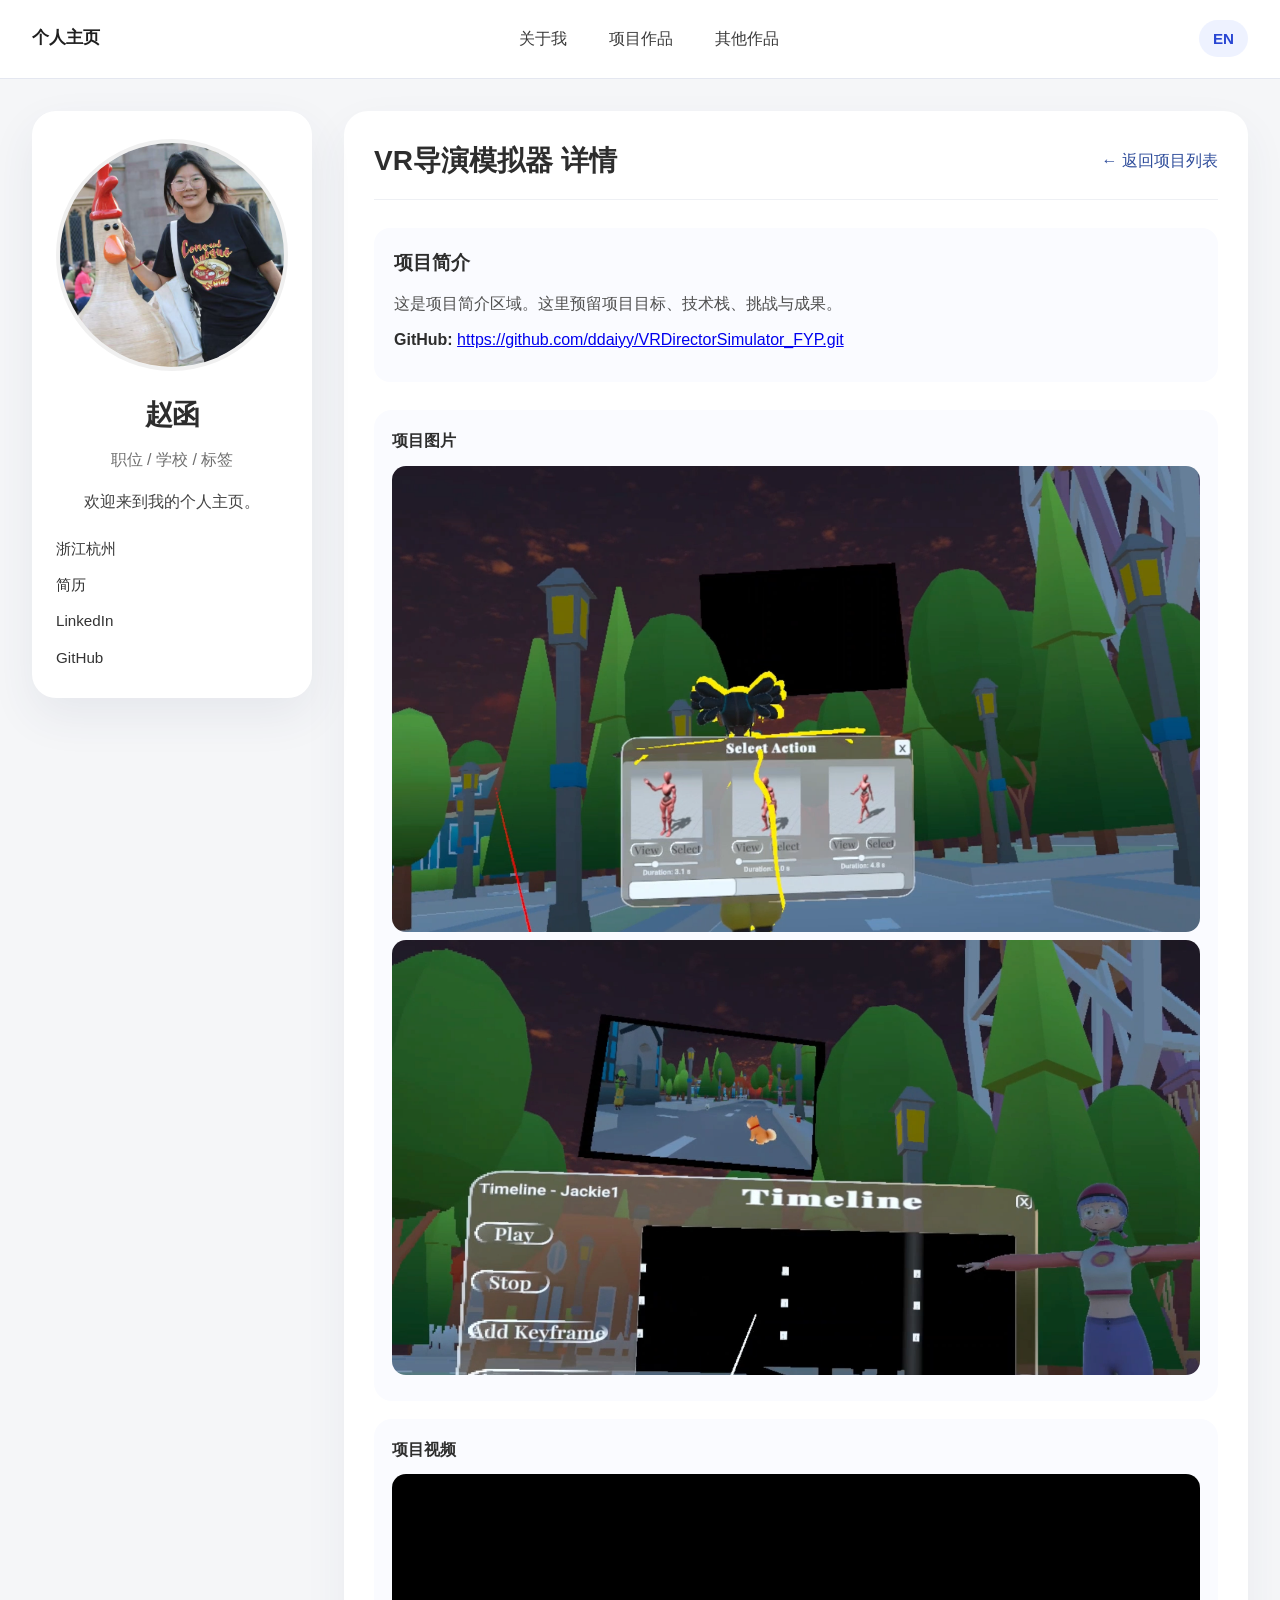
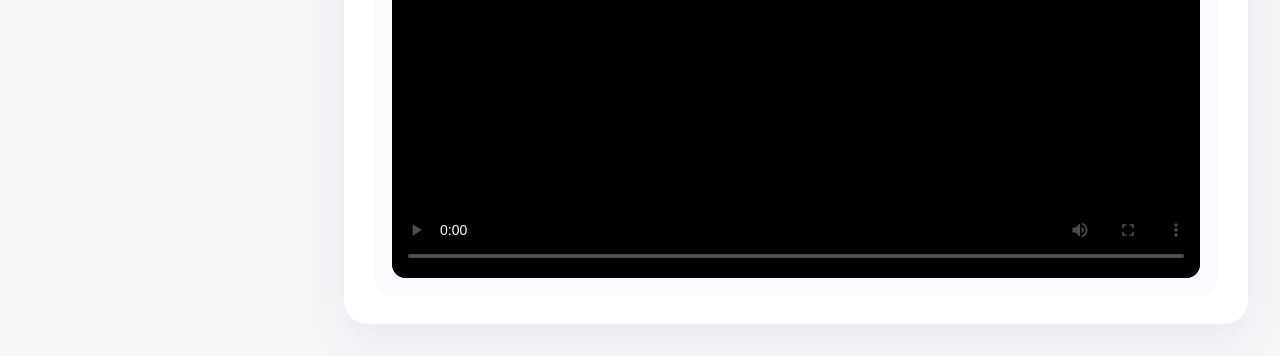
==== project-1-detail.html @ c298ef7b "Add files via upload" ====
<!DOCTYPE html>
<html lang="zh-CN">
<head>
  <meta charset="UTF-8" />
  <meta name="viewport" content="width=device-width, initial-scale=1.0" />
  <title>VR导演模拟器 1 详情</title>
  <link rel="stylesheet" href="styles.css" />
</head>
<body>
  <header class="top-nav">
    <div class="top-nav-inner">
      <a href="index.html" class="top-logo" data-i18n="homepage">个人主页</a>
      <nav class="top-nav-links" aria-label="页面导航">
        <a href="index.html#about-me" data-i18n="aboutMe">关于我</a>
        <a href="index.html#projects" data-i18n="projects">项目作品</a>
        <a href="index.html#mini-sites" data-i18n="miniSites">其他作品</a>
      </nav>
      <button class="lang-switcher" onclick="setLanguage(getLanguage() === 'zh' ? 'en' : 'zh')">EN</button>
    </div>
  </header>
  <div class="page-container">
    <aside class="sidebar">
      <div class="profile-card">
        <div class="photo-frame">
          <img src="Assets/images/个人照片.jpg" alt="个人照片" />
        </div>
        <div class="profile-info">
          <h1 class="name">赵函</h1>
          <p class="role">职位 / 学校 / 标签</p>
          <p class="intro" data-i18n="welcome">欢迎来到我的个人主页。</p>
          <div class="contact-list">
            <div class="contact-item"><span data-i18n="location">📍 浙江杭州</span></div>
            <div class="contact-item"><span data-i18n="resume">📄 简历</span></div>
            <div class="contact-item"><span data-i18n="linkedin">🔗 LinkedIn</span></div>
            <div class="contact-item"><span data-i18n="github">🐱 GitHub</span></div>
          </div>
        </div>
      </div>
    </aside>

    <main class="content">
      <section class="section project-detail-page">
        <div class="detail-header">
          <h2>VR导演模拟器 详情</h2>
          <a href="index.html#projects" class="back-link" data-i18n="backToList">← 返回项目列表</a>
        </div>
        
        <div class="detail-content">
          <div class="project-info">
            <h3>项目简介</h3>
            <p>这是项目简介区域。这里预留项目目标、技术栈、挑战与成果。</p>
            <p>
              <strong>GitHub:</strong> 
              <a href="https://github.com/ddaiyy/VRDirectorSimulator_FYP.git">https://github.com/ddaiyy/VRDirectorSimulator_FYP.git</a>
            </p>
          </div>

          <div class="project-media">
            <div class="media-card">
              <h4 data-i18n="projectImages">项目图片</h4>
              <img src="Assets/images/模拟器1.png" alt="项目图片 1" />
              <img src="Assets/images/模拟器2.png" alt="项目图片 2" />
            </div>
            <div class="media-card video-card">
              <h4 data-i18n="projectVideo">项目视频</h4>
              <video controls poster="assets/video/video-poster.jpg">
                <source src="assets/video/Group18.mp4" type="video/mp4" />
                <span data-i18n="videoUnsupported">您的浏览器不支持 video 标签。</span>
              </video>
            </div>
          </div>
        </div>
      </section>
    </main>
  </div>
  <script src="translations.js"></script>
</body>
</html>
---- styles.css ----
:root {
  color-scheme: light;
  font-family: "Helvetica Neue", Arial, "PingFang SC", "Microsoft YaHei", sans-serif;
  font-size: 16px;
  line-height: 1.6;
  color: #2d2d2d;
  background: #f5f6f8;
}

* {
  box-sizing: border-box;
}

body {
  margin: 0;
  padding: 0;
  background: #f5f6f8;
  scroll-behavior: smooth;
}

.top-nav {
  position: sticky;
  top: 0;
  z-index: 20;
  background: rgba(255, 255, 255, 0.98);
  backdrop-filter: blur(12px);
  border-bottom: 1px solid rgba(225, 229, 239, 0.9);
}

.top-nav-inner {
  max-width: 1400px;
  margin: 0 auto;
  padding: 16px 32px;
  display: flex;
  align-items: center;
  justify-content: space-between;
  gap: 14px;
}

.top-logo {
  font-size: 1.05rem;
  font-weight: 700;
  color: #1f1f1f;
  text-decoration: none;
}

.top-nav-links {
  display: flex;
  flex-wrap: wrap;
  gap: 14px;
}

.top-nav-links a {
  text-decoration: none;
  color: #3b3b3b;
  padding: 10px 14px;
  border-radius: 999px;
  transition: background-color 0.2s ease, color 0.2s ease;
}

.top-nav-links a:hover {
  background: #eef2ff;
  color: #2946d3;
}

.lang-switcher {
  padding: 10px 14px;
  border-radius: 999px;
  background: #eef2ff;
  color: #2946d3;
  border: none;
  font-weight: 600;
  cursor: pointer;
  transition: background-color 0.2s ease, color 0.2s ease;
  font-size: 0.95rem;
}

.lang-switcher:hover {
  background: #dde8ff;
  color: #2038b8;
}

.page-container {
  display: grid;
  grid-template-columns: 280px minmax(0, 1fr);
  gap: 32px;
  max-width: 1400px;
  margin: 0 auto;
  padding: 32px;
}

.sidebar {
  position: sticky;
  top: 32px;
  align-self: start;
}

.profile-card {
  background: #ffffff;
  border-radius: 24px;
  padding: 28px 24px;
  box-shadow: 0 18px 45px rgba(50, 67, 98, 0.08);
}

.photo-frame {
  width: 100%;
  aspect-ratio: 1 / 1;
  border-radius: 50%;
  overflow: hidden;
  margin: 0 auto 22px;
  border: 4px solid #f0f0f0;
}

.photo-frame img {
  width: 100%;
  height: 100%;
  object-fit: cover;
}

.profile-info {
  text-align: center;
}

.name {
  margin: 0;
  font-size: 1.75rem;
  letter-spacing: -0.04em;
}

.role {
  margin: 10px 0 16px;
  color: #6f6f6f;
}

.intro {
  margin: 0 0 22px;
  color: #444;
}

.contact-list {
  display: grid;
  gap: 12px;
  text-align: left;
}

.contact-item {
  display: inline-flex;
  align-items: center;
  gap: 8px;
  color: #333;
  font-size: 0.95rem;
}

.content {
  display: flex;
  flex-direction: column;
  gap: 32px;
}

.section {
  background: #ffffff;
  border-radius: 24px;
  padding: 28px 30px;
  box-shadow: 0 18px 45px rgba(50, 67, 98, 0.06);
}

.section-header {
  margin-bottom: 20px;
}

.section-header h2 {
  margin: 0;
  font-size: 1.65rem;
}

.section-note {
  margin: 8px 0 0;
  color: #6b6b6b;
}

.about-body p {
  margin: 0 0 18px;
}

.project-item {
  display: grid;
  gap: 24px;
  margin-bottom: 30px;
  padding-bottom: 8px;
  border-bottom: 1px solid #eef0f4;
}

.project-item:last-child {
  border-bottom: none;
  margin-bottom: 0;
}

.project-summary {
  display: grid;
  gap: 14px;
}

.project-title {
  margin: 0;
  font-size: 1.35rem;
}

.project-description {
  margin: 0;
  color: #505050;
}

.project-links {
  display: flex;
  flex-wrap: wrap;
  gap: 12px;
  align-items: center;
}

.project-links a {
  color: #2f4d9b;
  text-decoration: underline;
}

.project-links a:hover {
  color: #13308f;
}

.button.small {
  padding: 10px 16px;
  font-size: 0.95rem;
}

.project-media {
  display: grid;
  gap: 18px;
}

.media-card {
  background: #fafbff;
  border-radius: 18px;
  padding: 18px;
}

.media-card h4 {
  margin: 0 0 12px;
  font-size: 1rem;
}

.media-card img {
  width: 100%;
  border-radius: 14px;
  object-fit: cover;
}

.media-card video {
  width: 100%;
  height: auto;
  max-height: 640px;
  border-radius: 14px;
  display: block;
  background: #000;
}

.video-card .video-placeholder {
  min-height: 220px;
  border-radius: 14px;
  background: linear-gradient(180deg, #eef2ff 0%, #eef7ff 100%);
  display: grid;
  place-items: center;
  color: #6b7a99;
  text-align: center;
  padding: 24px;
}

.mini-sites .card-grid {
  display: grid;
  gap: 24px;
  grid-template-columns: repeat(2, minmax(0, 1fr));
}

.mini-site-card {
  background: #ffffff;
  border: 1px solid #eef0f4;
  border-radius: 22px;
  overflow: hidden;
  display: grid;
}

.mini-site-card img {
  width: 100%;
  display: block;
  object-fit: cover;
}

.card-body {
  padding: 20px;
}

.card-body h3 {
  margin: 0 0 10px;
  font-size: 1.15rem;
}

.card-body p {
  margin: 0 0 16px;
  color: #545454;
}

.card-links {
  display: flex;
  flex-wrap: wrap;
  gap: 10px;
}

.project-detail-page {
  background: #ffffff;
  border-radius: 24px;
  padding: 28px 30px;
  box-shadow: 0 18px 45px rgba(50, 67, 98, 0.06);
}

.detail-header {
  display: flex;
  justify-content: space-between;
  align-items: center;
  margin-bottom: 28px;
  border-bottom: 1px solid #eef0f4;
  padding-bottom: 16px;
}

.detail-header h2 {
  margin: 0;
  font-size: 1.75rem;
}

.back-link {
  text-decoration: none;
  color: #2f4d9b;
  font-weight: 500;
  transition: color 0.2s ease;
}

.back-link:hover {
  color: #13308f;
}

.detail-content {
  display: grid;
  gap: 28px;
}

.project-info {
  background: #fafbff;
  padding: 20px;
  border-radius: 16px;
}

.project-info h3 {
  margin: 0 0 12px;
  font-size: 1.2rem;
}

.project-info p {
  margin: 0 0 10px;
  color: #505050;
}

.project-info strong {
  color: #2d2d2d;
}

@media (max-width: 1100px) {
  .page-container {
    grid-template-columns: 1fr;
  }

  .sidebar {
    position: relative;
    top: 0;
  }
}

@media (max-width: 740px) {
  body {
    padding: 18px;
  }

  .section {
    padding: 22px;
  }

  .project-item,
  .project-media,
  .card-grid {
    gap: 16px;
  }

  .mini-sites .card-grid {
    grid-template-columns: 1fr;
  }
}
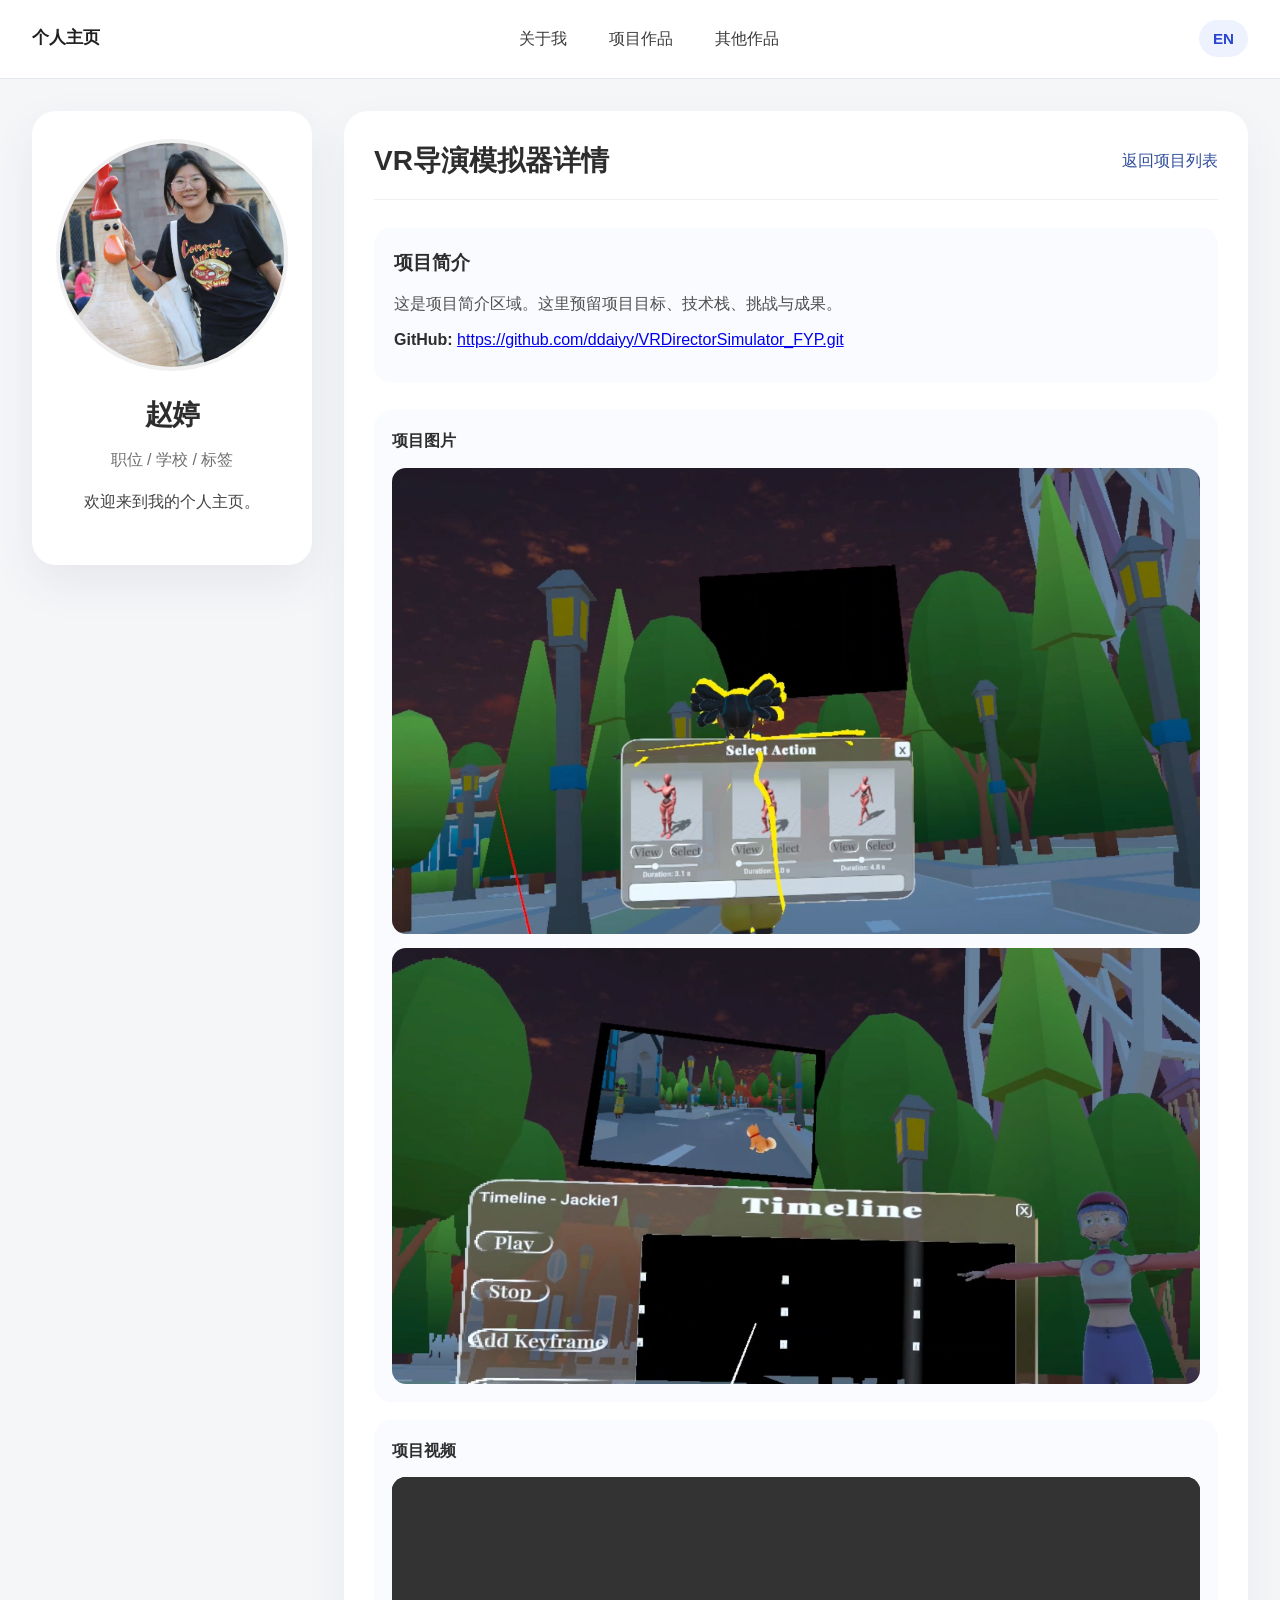
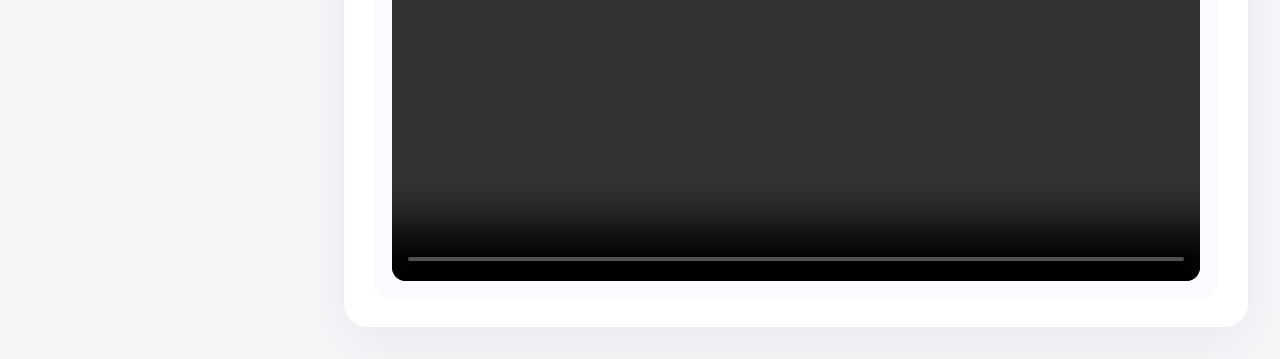
==== commit ad51863e: "Add files via upload" ====
--- a/project-1-detail.html
+++ b/project-1-detail.html
@@ -1,78 +1,68 @@
-<!DOCTYPE html>
-<html lang="zh-CN">
-<head>
-  <meta charset="UTF-8" />
-  <meta name="viewport" content="width=device-width, initial-scale=1.0" />
-  <title>VR导演模拟器 1 详情</title>
-  <link rel="stylesheet" href="styles.css" />
-</head>
-<body>
-  <header class="top-nav">
-    <div class="top-nav-inner">
-      <a href="index.html" class="top-logo" data-i18n="homepage">个人主页</a>
-      <nav class="top-nav-links" aria-label="页面导航">
-        <a href="index.html#about-me" data-i18n="aboutMe">关于我</a>
-        <a href="index.html#projects" data-i18n="projects">项目作品</a>
-        <a href="index.html#mini-sites" data-i18n="miniSites">其他作品</a>
-      </nav>
-      <button class="lang-switcher" onclick="setLanguage(getLanguage() === 'zh' ? 'en' : 'zh')">EN</button>
-    </div>
-  </header>
-  <div class="page-container">
-    <aside class="sidebar">
-      <div class="profile-card">
-        <div class="photo-frame">
-          <img src="Assets/images/个人照片.jpg" alt="个人照片" />
-        </div>
-        <div class="profile-info">
-          <h1 class="name">赵函</h1>
-          <p class="role">职位 / 学校 / 标签</p>
-          <p class="intro" data-i18n="welcome">欢迎来到我的个人主页。</p>
-          <div class="contact-list">
-            <div class="contact-item"><span data-i18n="location">📍 浙江杭州</span></div>
-            <div class="contact-item"><span data-i18n="resume">📄 简历</span></div>
-            <div class="contact-item"><span data-i18n="linkedin">🔗 LinkedIn</span></div>
-            <div class="contact-item"><span data-i18n="github">🐱 GitHub</span></div>
-          </div>
-        </div>
-      </div>
-    </aside>
-
-    <main class="content">
-      <section class="section project-detail-page">
-        <div class="detail-header">
-          <h2>VR导演模拟器 详情</h2>
-          <a href="index.html#projects" class="back-link" data-i18n="backToList">← 返回项目列表</a>
-        </div>
-        
-        <div class="detail-content">
-          <div class="project-info">
-            <h3>项目简介</h3>
-            <p>这是项目简介区域。这里预留项目目标、技术栈、挑战与成果。</p>
-            <p>
-              <strong>GitHub:</strong> 
-              <a href="https://github.com/ddaiyy/VRDirectorSimulator_FYP.git">https://github.com/ddaiyy/VRDirectorSimulator_FYP.git</a>
-            </p>
-          </div>
-
-          <div class="project-media">
-            <div class="media-card">
-              <h4 data-i18n="projectImages">项目图片</h4>
-              <img src="Assets/images/模拟器1.png" alt="项目图片 1" />
-              <img src="Assets/images/模拟器2.png" alt="项目图片 2" />
-            </div>
-            <div class="media-card video-card">
-              <h4 data-i18n="projectVideo">项目视频</h4>
-              <video controls poster="assets/video/video-poster.jpg">
-                <source src="assets/video/Group18.mp4" type="video/mp4" />
-                <span data-i18n="videoUnsupported">您的浏览器不支持 video 标签。</span>
-              </video>
-            </div>
-          </div>
-        </div>
-      </section>
-    </main>
-  </div>
-  <script src="translations.js"></script>
-</body>
-</html>
+<!DOCTYPE html>
+<html lang="zh-CN">
+<head>
+  <meta charset="UTF-8" />
+  <meta name="viewport" content="width=device-width, initial-scale=1.0" />
+  <title>VR导演模拟器详情</title>
+  <link rel="stylesheet" href="styles.css" />
+</head>
+<body>
+  <header class="top-nav">
+    <div class="top-nav-inner">
+      <a href="index.html" class="top-logo" data-i18n="homepage">个人主页</a>
+      <nav class="top-nav-links" aria-label="页面导航">
+        <a href="index.html#about-me" data-i18n="aboutMe">关于我</a>
+        <a href="index.html#projects" data-i18n="projects">项目作品</a>
+        <a href="index.html#mini-sites" data-i18n="miniSites">其他作品</a>
+      </nav>
+      <button class="lang-switcher" type="button" onclick="setLanguage(getLanguage() === 'zh' ? 'en' : 'zh')">EN</button>
+    </div>
+  </header>
+
+  <div class="page-container">
+    <aside class="sidebar">
+      <div class="profile-card">
+        <div class="photo-frame">
+          <img src="Assets/images/个人照片.jpg" alt="个人照片" />
+        </div>
+        <div class="profile-info">
+          <h1 class="name">赵婷</h1>
+          <p class="role">职位 / 学校 / 标签</p>
+          <p class="intro" data-i18n="welcome">欢迎来到我的个人主页。</p>
+        </div>
+      </div>
+    </aside>
+
+    <main class="content">
+      <section class="section project-detail-page">
+        <div class="detail-header">
+          <h2>VR导演模拟器详情</h2>
+          <a href="index.html#projects" class="back-link" data-i18n="backToList">返回项目列表</a>
+        </div>
+        <div class="detail-content">
+          <div class="project-info">
+            <h3>项目简介</h3>
+            <p>这是项目简介区域。这里预留项目目标、技术栈、挑战与成果。</p>
+            <p><strong>GitHub:</strong> <a href="https://github.com/ddaiyy/VRDirectorSimulator_FYP.git">https://github.com/ddaiyy/VRDirectorSimulator_FYP.git</a></p>
+          </div>
+          <div class="project-media">
+            <div class="media-card">
+              <h4 data-i18n="projectImages">项目图片</h4>
+              <img src="Assets/images/模拟器1.png" alt="VR导演模拟器截图 1" />
+              <img src="Assets/images/模拟器2.png" alt="VR导演模拟器截图 2" />
+            </div>
+            <div class="media-card video-card">
+              <h4 data-i18n="projectVideo">项目视频</h4>
+              <video controls>
+                <source src="Assets/video/Group18.mp4" type="video/mp4" />
+                <span data-i18n="videoUnsupported">您的浏览器不支持 video 标签。</span>
+              </video>
+            </div>
+          </div>
+        </div>
+      </section>
+    </main>
+  </div>
+  <script src="translations.js"></script>
+</body>
+</html>
--- a/styles.css
+++ b/styles.css
@@ -11,12 +11,22 @@
   box-sizing: border-box;
 }
 
-body {
-  margin: 0;
-  padding: 0;
-  background: #f5f6f8;
-  scroll-behavior: smooth;
-}
+body {
+  margin: 0;
+  padding: 0;
+  background: #f5f6f8;
+  scroll-behavior: smooth;
+  overflow-x: hidden;
+}
+
+img,
+video {
+  max-width: 100%;
+}
+
+a {
+  overflow-wrap: anywhere;
+}
 
 .top-nav {
   position: sticky;
@@ -37,12 +47,13 @@
   gap: 14px;
 }
 
-.top-logo {
-  font-size: 1.05rem;
-  font-weight: 700;
-  color: #1f1f1f;
-  text-decoration: none;
-}
+.top-logo {
+  font-size: 1.05rem;
+  font-weight: 700;
+  color: #1f1f1f;
+  text-decoration: none;
+  white-space: nowrap;
+}
 
 .top-nav-links {
   display: flex;
@@ -143,13 +154,15 @@
   text-align: left;
 }
 
-.contact-item {
-  display: inline-flex;
-  align-items: center;
-  gap: 8px;
-  color: #333;
-  font-size: 0.95rem;
-}
+.contact-item {
+  display: inline-flex;
+  align-items: center;
+  gap: 8px;
+  color: #333;
+  font-size: 0.95rem;
+  min-width: 0;
+  overflow-wrap: anywhere;
+}
 
 .content {
   display: flex;
@@ -236,22 +249,25 @@
   gap: 18px;
 }
 
-.media-card {
-  background: #fafbff;
-  border-radius: 18px;
-  padding: 18px;
-}
-
-.media-card h4 {
-  margin: 0 0 12px;
-  font-size: 1rem;
-}
-
-.media-card img {
-  width: 100%;
-  border-radius: 14px;
-  object-fit: cover;
-}
+.media-card {
+  background: #fafbff;
+  border-radius: 18px;
+  padding: 18px;
+  display: grid;
+  gap: 14px;
+}
+
+.media-card h4 {
+  margin: 0;
+  font-size: 1rem;
+}
+
+.media-card img {
+  width: 100%;
+  display: block;
+  border-radius: 14px;
+  object-fit: cover;
+}
 
 .media-card video {
   width: 100%;
@@ -287,11 +303,17 @@
   display: grid;
 }
 
-.mini-site-card img {
-  width: 100%;
-  display: block;
-  object-fit: cover;
-}
+.mini-site-card img {
+  width: 100%;
+  display: block;
+  object-fit: cover;
+}
+
+.mini-site-images {
+  display: grid;
+  grid-template-columns: repeat(2, minmax(0, 1fr));
+  gap: 0;
+}
 
 .card-body {
   padding: 20px;
@@ -370,10 +392,11 @@
   color: #2d2d2d;
 }
 
-@media (max-width: 1100px) {
-  .page-container {
-    grid-template-columns: 1fr;
-  }
+@media (max-width: 1100px) {
+  .page-container {
+    grid-template-columns: 1fr;
+    max-width: 860px;
+  }
 
   .sidebar {
     position: relative;
@@ -381,22 +404,115 @@
   }
 }
 
-@media (max-width: 740px) {
-  body {
-    padding: 18px;
-  }
-
-  .section {
-    padding: 22px;
-  }
-
-  .project-item,
-  .project-media,
-  .card-grid {
+@media (max-width: 740px) {
+  body {
+    padding: 0;
+  }
+
+  .top-nav-inner {
+    padding: 12px 16px;
+    align-items: flex-start;
+    flex-wrap: wrap;
+    gap: 10px;
+  }
+
+  .top-logo {
+    padding: 6px 0;
+  }
+
+  .top-nav-links {
+    order: 3;
+    width: 100%;
+    flex-wrap: nowrap;
+    gap: 8px;
+    overflow-x: auto;
+    padding-bottom: 2px;
+  }
+
+  .top-nav-links a,
+  .lang-switcher {
+    padding: 8px 10px;
+    font-size: 0.9rem;
+    white-space: nowrap;
+  }
+
+  .page-container {
+    padding: 16px;
+    gap: 18px;
+  }
+
+  .profile-card {
+    border-radius: 18px;
+    padding: 20px;
+  }
+
+  .photo-frame {
+    max-width: 180px;
+    margin-bottom: 16px;
+  }
+
+  .name {
+    font-size: 1.45rem;
+    letter-spacing: 0;
+  }
+
+  .content {
+    gap: 18px;
+  }
+
+  .section,
+  .project-detail-page {
+    border-radius: 18px;
+    padding: 18px;
+  }
+
+  .project-item,
+  .project-media,
+  .card-grid {
     gap: 16px;
   }
 
-  .mini-sites .card-grid {
-    grid-template-columns: 1fr;
-  }
-}
+  .mini-sites .card-grid {
+    grid-template-columns: 1fr;
+  }
+
+  .mini-site-images {
+    grid-template-columns: 1fr;
+  }
+
+  .detail-header {
+    align-items: flex-start;
+    flex-direction: column;
+    gap: 8px;
+  }
+
+  .detail-header h2 {
+    font-size: 1.35rem;
+  }
+
+  .project-info,
+  .media-card {
+    padding: 14px;
+    border-radius: 14px;
+  }
+}
+
+@media (max-width: 420px) {
+  :root {
+    font-size: 15px;
+  }
+
+  .top-nav-inner {
+    padding: 10px 12px;
+  }
+
+  .page-container {
+    padding: 12px;
+  }
+
+  .section,
+  .project-detail-page,
+  .profile-card {
+    padding: 16px;
+  }
+}
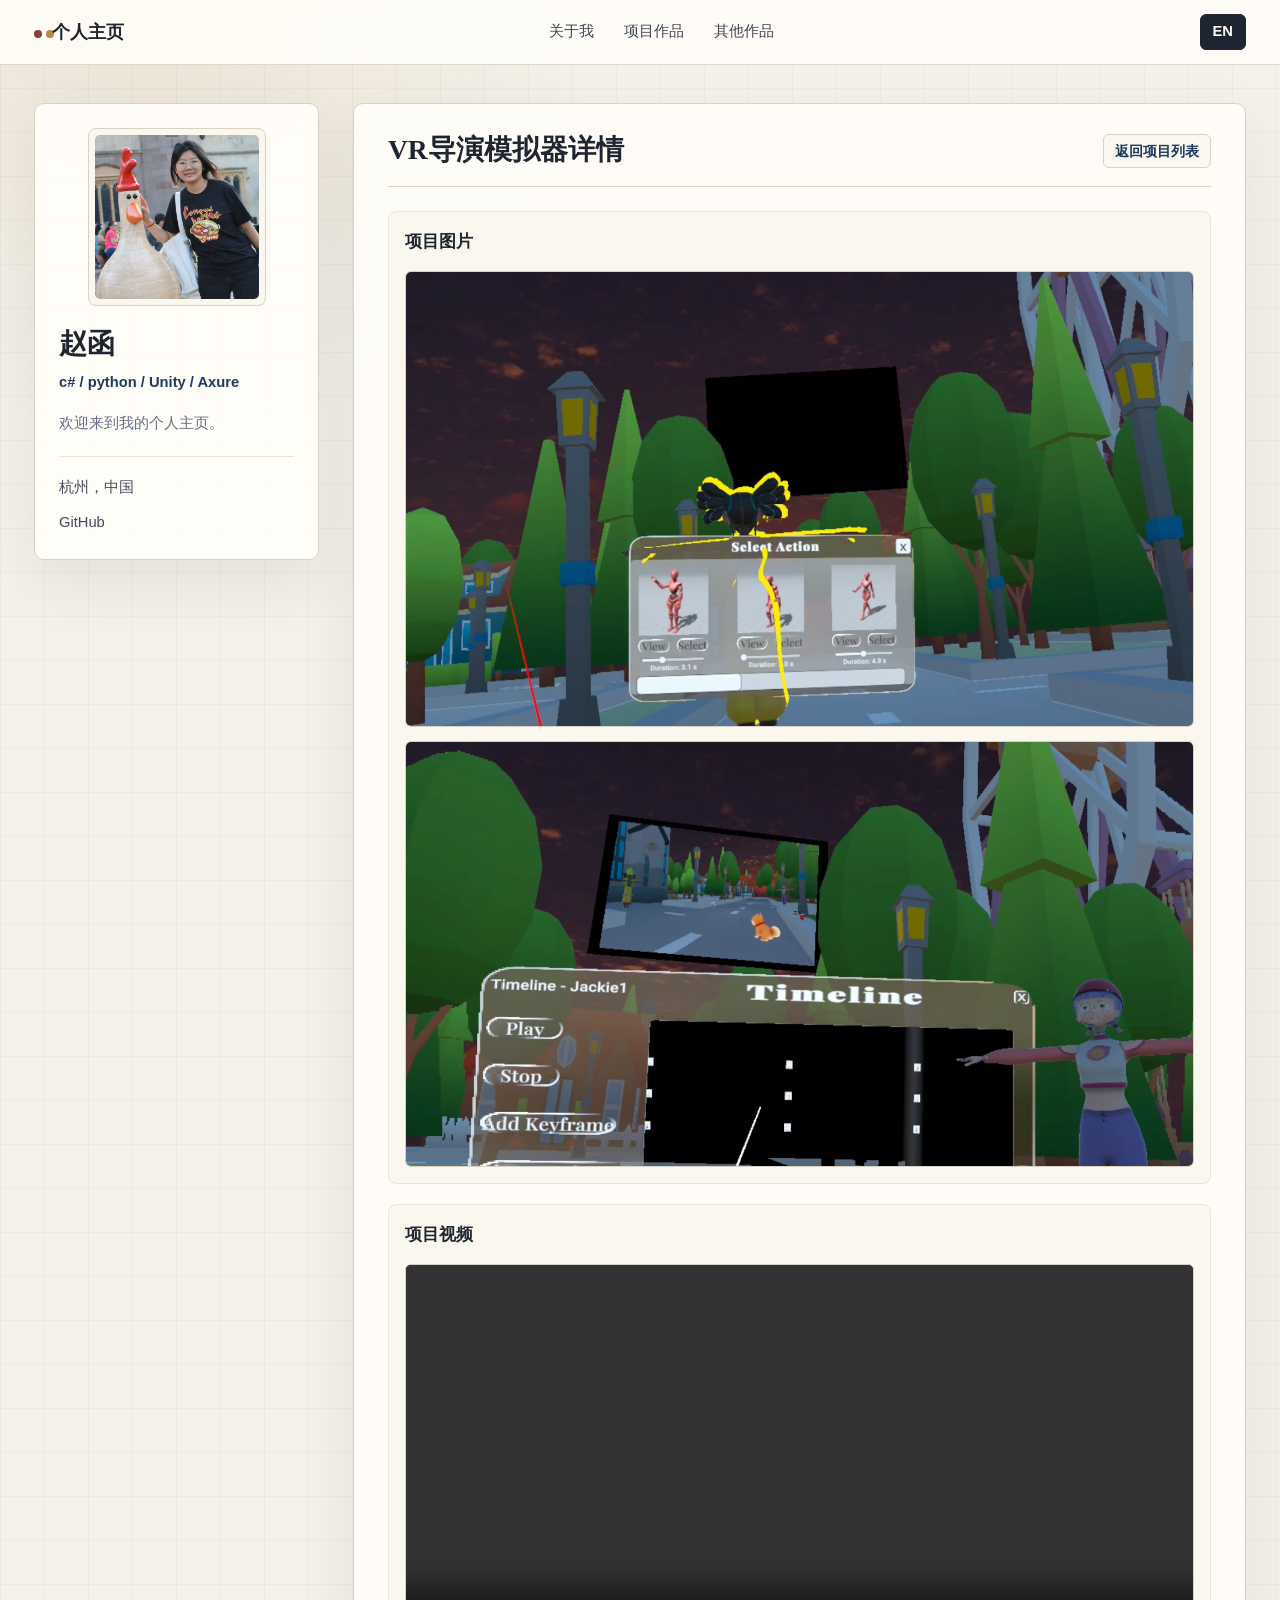
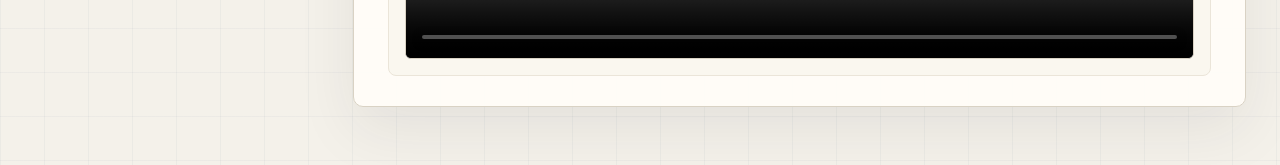
==== commit 5bcb98f7: "Add files via upload" ====
--- a/project-1-detail.html
+++ b/project-1-detail.html
@@ -1,4 +1,4 @@
-<!DOCTYPE html>
+﻿<!DOCTYPE html>
 <html lang="zh-CN">
 <head>
   <meta charset="UTF-8" />
@@ -26,9 +26,13 @@
           <img src="Assets/images/个人照片.jpg" alt="个人照片" />
         </div>
         <div class="profile-info">
-          <h1 class="name">赵婷</h1>
-          <p class="role">职位 / 学校 / 标签</p>
+          <h1 class="name">赵函</h1>
+          <p class="role">c# / python / Unity /  Axure </p>
           <p class="intro" data-i18n="welcome">欢迎来到我的个人主页。</p>
+          <div class="contact-list">
+            <div class="contact-item"><span data-i18n="location">杭州，中国</span></div>
+            <div class="contact-item"><span data-i18n="github">GitHub</span></div>
+          </div>
         </div>
       </div>
     </aside>
@@ -40,11 +44,7 @@
           <a href="index.html#projects" class="back-link" data-i18n="backToList">返回项目列表</a>
         </div>
         <div class="detail-content">
-          <div class="project-info">
-            <h3>项目简介</h3>
-            <p>这是项目简介区域。这里预留项目目标、技术栈、挑战与成果。</p>
-            <p><strong>GitHub:</strong> <a href="https://github.com/ddaiyy/VRDirectorSimulator_FYP.git">https://github.com/ddaiyy/VRDirectorSimulator_FYP.git</a></p>
-          </div>
+          
           <div class="project-media">
             <div class="media-card">
               <h4 data-i18n="projectImages">项目图片</h4>
@@ -66,3 +66,5 @@
   <script src="translations.js"></script>
 </body>
 </html>
+
+
--- a/styles.css
+++ b/styles.css
@@ -1,21 +1,40 @@
-:root {
-  color-scheme: light;
-  font-family: "Helvetica Neue", Arial, "PingFang SC", "Microsoft YaHei", sans-serif;
-  font-size: 16px;
-  line-height: 1.6;
-  color: #2d2d2d;
-  background: #f5f6f8;
-}
-
-* {
-  box-sizing: border-box;
-}
-
+:root {
+  color-scheme: light;
+  font-family: "Inter", "Helvetica Neue", Arial, "PingFang SC", "Microsoft YaHei", sans-serif;
+  font-size: 16px;
+  line-height: 1.72;
+  color: #242831;
+  background: #f4f1ea;
+  --paper: #fffdf8;
+  --paper-soft: #faf7ef;
+  --ink: #1f2530;
+  --muted: #667085;
+  --line: #d9d2c4;
+  --line-soft: #ebe5d9;
+  --navy: #1f3a5f;
+  --wine: #8b3a3f;
+  --gold: #b28a4b;
+  --shadow: 0 22px 60px rgba(32, 38, 50, 0.08);
+}
+
+* {
+  box-sizing: border-box;
+}
+
+html {
+  scroll-behavior: smooth;
+}
+
 body {
   margin: 0;
   padding: 0;
-  background: #f5f6f8;
-  scroll-behavior: smooth;
+  min-height: 100vh;
+  background:
+    linear-gradient(90deg, rgba(31, 58, 95, 0.04) 1px, transparent 1px),
+    linear-gradient(180deg, rgba(31, 58, 95, 0.035) 1px, transparent 1px),
+    radial-gradient(circle at 12% 0%, rgba(178, 138, 75, 0.13), transparent 28rem),
+    #f4f1ea;
+  background-size: 44px 44px, 44px 44px, auto, auto;
   overflow-x: hidden;
 }
 
@@ -25,388 +44,488 @@
 }
 
 a {
+  color: var(--navy);
   overflow-wrap: anywhere;
-}
-
-.top-nav {
-  position: sticky;
-  top: 0;
-  z-index: 20;
-  background: rgba(255, 255, 255, 0.98);
-  backdrop-filter: blur(12px);
-  border-bottom: 1px solid rgba(225, 229, 239, 0.9);
-}
-
-.top-nav-inner {
-  max-width: 1400px;
-  margin: 0 auto;
-  padding: 16px 32px;
-  display: flex;
-  align-items: center;
-  justify-content: space-between;
-  gap: 14px;
-}
-
+  text-underline-offset: 0.18em;
+  text-decoration-thickness: 1px;
+}
+
+a:hover {
+  color: var(--wine);
+}
+
+.top-nav {
+  position: sticky;
+  top: 0;
+  z-index: 20;
+  background: rgba(255, 253, 248, 0.92);
+  backdrop-filter: blur(18px);
+  border-bottom: 1px solid rgba(217, 210, 196, 0.86);
+}
+
+.top-nav-inner {
+  max-width: 1280px;
+  margin: 0 auto;
+  padding: 14px 34px;
+  display: flex;
+  align-items: center;
+  justify-content: space-between;
+  gap: 18px;
+}
+
 .top-logo {
-  font-size: 1.05rem;
+  color: var(--ink);
+  font-family: Georgia, "Times New Roman", "Songti SC", serif;
+  font-size: 1.1rem;
   font-weight: 700;
-  color: #1f1f1f;
   text-decoration: none;
   white-space: nowrap;
 }
-
-.top-nav-links {
-  display: flex;
-  flex-wrap: wrap;
-  gap: 14px;
-}
-
-.top-nav-links a {
-  text-decoration: none;
-  color: #3b3b3b;
-  padding: 10px 14px;
-  border-radius: 999px;
-  transition: background-color 0.2s ease, color 0.2s ease;
-}
-
-.top-nav-links a:hover {
-  background: #eef2ff;
-  color: #2946d3;
-}
-
-.lang-switcher {
-  padding: 10px 14px;
-  border-radius: 999px;
-  background: #eef2ff;
-  color: #2946d3;
-  border: none;
-  font-weight: 600;
-  cursor: pointer;
-  transition: background-color 0.2s ease, color 0.2s ease;
-  font-size: 0.95rem;
-}
-
-.lang-switcher:hover {
-  background: #dde8ff;
-  color: #2038b8;
-}
-
-.page-container {
-  display: grid;
-  grid-template-columns: 280px minmax(0, 1fr);
-  gap: 32px;
-  max-width: 1400px;
-  margin: 0 auto;
-  padding: 32px;
-}
-
-.sidebar {
-  position: sticky;
-  top: 32px;
-  align-self: start;
-}
-
-.profile-card {
-  background: #ffffff;
-  border-radius: 24px;
-  padding: 28px 24px;
-  box-shadow: 0 18px 45px rgba(50, 67, 98, 0.08);
-}
-
-.photo-frame {
-  width: 100%;
-  aspect-ratio: 1 / 1;
-  border-radius: 50%;
-  overflow: hidden;
-  margin: 0 auto 22px;
-  border: 4px solid #f0f0f0;
-}
-
-.photo-frame img {
-  width: 100%;
-  height: 100%;
-  object-fit: cover;
-}
-
-.profile-info {
-  text-align: center;
-}
-
-.name {
-  margin: 0;
-  font-size: 1.75rem;
-  letter-spacing: -0.04em;
-}
-
-.role {
-  margin: 10px 0 16px;
-  color: #6f6f6f;
-}
-
-.intro {
-  margin: 0 0 22px;
-  color: #444;
-}
-
-.contact-list {
-  display: grid;
-  gap: 12px;
-  text-align: left;
-}
-
+
+.top-logo::before {
+  content: "";
+  display: inline-block;
+  width: 8px;
+  height: 8px;
+  margin-right: 10px;
+  border-radius: 50%;
+  background: var(--wine);
+  box-shadow: 12px 0 0 var(--gold);
+}
+
+.top-nav-links {
+  display: flex;
+  flex-wrap: wrap;
+  gap: 6px;
+  justify-content: center;
+}
+
+.top-nav-links a,
+.lang-switcher {
+  border: 1px solid transparent;
+  border-radius: 6px;
+  color: #3f4654;
+  font-size: 0.92rem;
+  line-height: 1.2;
+}
+
+.top-nav-links a {
+  padding: 8px 11px;
+  text-decoration: none;
+  transition: border-color 0.18s ease, background-color 0.18s ease, color 0.18s ease;
+}
+
+.top-nav-links a:hover {
+  background: #f3efe6;
+  border-color: var(--line);
+  color: var(--navy);
+}
+
+.lang-switcher {
+  padding: 8px 12px;
+  background: var(--ink);
+  color: #fffdf8;
+  border-color: var(--ink);
+  cursor: pointer;
+  font-weight: 650;
+  transition: background-color 0.18s ease, border-color 0.18s ease;
+}
+
+.lang-switcher:hover {
+  background: var(--navy);
+  border-color: var(--navy);
+  color: #fffdf8;
+}
+
+.page-container {
+  display: grid;
+  grid-template-columns: 285px minmax(0, 1fr);
+  gap: 34px;
+  max-width: 1280px;
+  margin: 0 auto;
+  padding: 38px 34px 58px;
+}
+
+.sidebar {
+  position: sticky;
+  top: 88px;
+  align-self: start;
+}
+
+.profile-card,
+.section,
+.project-detail-page {
+  background: rgba(255, 253, 248, 0.96);
+  border: 1px solid var(--line);
+  box-shadow: var(--shadow);
+}
+
+.profile-card {
+  padding: 24px;
+  border-radius: 10px;
+}
+
+.photo-frame {
+  width: min(100%, 178px);
+  aspect-ratio: 1 / 1;
+  margin: 0 auto 22px;
+  overflow: hidden;
+  border-radius: 8px;
+  border: 1px solid var(--line);
+  background: var(--paper-soft);
+  padding: 6px;
+}
+
+.photo-frame img {
+  width: 100%;
+  height: 100%;
+  display: block;
+  object-fit: cover;
+  border-radius: 5px;
+}
+
+.profile-info {
+  text-align: left;
+}
+
+.name {
+  margin: 0;
+  color: var(--ink);
+  font-family: Georgia, "Times New Roman", "Songti SC", serif;
+  font-size: 1.72rem;
+  line-height: 1.15;
+  letter-spacing: 0;
+}
+
+.role {
+  margin: 12px 0 16px;
+  color: var(--navy);
+  font-size: 0.92rem;
+  font-weight: 650;
+  line-height: 1.55;
+}
+
+.intro {
+  margin: 0 0 20px;
+  color: var(--muted);
+  font-size: 0.95rem;
+}
+
+.contact-list {
+  display: grid;
+  gap: 9px;
+  padding-top: 18px;
+  border-top: 1px solid var(--line-soft);
+}
+
 .contact-item {
+  min-width: 0;
+  color: #414958;
+  font-size: 0.92rem;
+  overflow-wrap: anywhere;
+}
+
+.content {
+  display: flex;
+  flex-direction: column;
+  gap: 26px;
+}
+
+.section,
+.project-detail-page {
+  border-radius: 10px;
+  padding: 30px 34px;
+}
+
+.section-header {
+  position: relative;
+  margin-bottom: 22px;
+  padding-bottom: 18px;
+  border-bottom: 1px solid var(--line);
+}
+
+.section-header h2,
+.detail-header h2 {
+  margin: 0;
+  color: var(--ink);
+  font-family: Georgia, "Times New Roman", "Songti SC", serif;
+  font-weight: 700;
+  line-height: 1.18;
+  letter-spacing: 0;
+}
+
+.section-header h2 {
+  font-size: 1.62rem;
+}
+
+.section-header h2::after {
+  content: "";
+  display: block;
+  width: 42px;
+  height: 3px;
+  margin-top: 13px;
+  background: linear-gradient(90deg, var(--wine), var(--gold));
+}
+
+.section-header p,
+.section-note {
+  max-width: 78ch;
+  margin: 8px 0 0;
+  color: #4b5565;
+}
+
+.about-body {
+  max-width: 86ch;
+}
+
+.about-body p,
+.project-summary p,
+.project-info p,
+.card-body p {
+  margin: 0 0 14px;
+  color: #394150;
+}
+
+.project-item {
+  position: relative;
+  display: grid;
+  gap: 14px;
+  padding: 22px 0 24px 24px;
+  border-bottom: 1px solid var(--line-soft);
+}
+
+.project-item::before {
+  content: "";
+  position: absolute;
+  left: 0;
+  top: 28px;
+  bottom: 28px;
+  width: 3px;
+  border-radius: 999px;
+  background: var(--line);
+}
+
+.project-item:hover::before {
+  background: linear-gradient(180deg, var(--wine), var(--gold));
+}
+
+.project-item:last-child {
+  border-bottom: none;
+  padding-bottom: 4px;
+}
+
+.project-summary {
+  display: grid;
+  gap: 10px;
+}
+
+.project-title,
+.card-body h3,
+.project-info h3,
+.media-card h4 {
+  color: var(--ink);
+  font-family: Georgia, "Times New Roman", "Songti SC", serif;
+  letter-spacing: 0;
+}
+
+.project-title {
+  margin: 0 0 2px;
+  font-size: 1.28rem;
+  line-height: 1.25;
+}
+
+.project-description {
+  margin: 0;
+}
+
+.project-links,
+.card-links {
+  display: flex;
+  flex-wrap: wrap;
+  gap: 9px;
+  align-items: center;
+}
+
+.project-links a,
+.card-links a,
+.back-link,
+.button.small {
   display: inline-flex;
   align-items: center;
-  gap: 8px;
-  color: #333;
-  font-size: 0.95rem;
-  min-width: 0;
-  overflow-wrap: anywhere;
-}
-
-.content {
-  display: flex;
-  flex-direction: column;
-  gap: 32px;
-}
-
-.section {
-  background: #ffffff;
-  border-radius: 24px;
-  padding: 28px 30px;
-  box-shadow: 0 18px 45px rgba(50, 67, 98, 0.06);
-}
-
-.section-header {
-  margin-bottom: 20px;
-}
-
-.section-header h2 {
-  margin: 0;
-  font-size: 1.65rem;
-}
-
-.section-note {
-  margin: 8px 0 0;
-  color: #6b6b6b;
-}
-
-.about-body p {
-  margin: 0 0 18px;
-}
-
-.project-item {
-  display: grid;
-  gap: 24px;
-  margin-bottom: 30px;
-  padding-bottom: 8px;
-  border-bottom: 1px solid #eef0f4;
-}
-
-.project-item:last-child {
-  border-bottom: none;
-  margin-bottom: 0;
-}
-
-.project-summary {
-  display: grid;
-  gap: 14px;
-}
-
-.project-title {
-  margin: 0;
-  font-size: 1.35rem;
-}
-
-.project-description {
-  margin: 0;
-  color: #505050;
-}
-
-.project-links {
-  display: flex;
-  flex-wrap: wrap;
-  gap: 12px;
-  align-items: center;
-}
-
-.project-links a {
-  color: #2f4d9b;
-  text-decoration: underline;
-}
-
-.project-links a:hover {
-  color: #13308f;
-}
-
-.button.small {
-  padding: 10px 16px;
-  font-size: 0.95rem;
-}
-
-.project-media {
-  display: grid;
-  gap: 18px;
-}
-
+  min-height: 34px;
+  padding: 7px 11px;
+  border: 1px solid var(--line);
+  border-radius: 6px;
+  background: #fbf8f0;
+  color: var(--navy);
+  font-size: 0.9rem;
+  font-weight: 620;
+  line-height: 1.25;
+  text-decoration: none;
+  transition: border-color 0.18s ease, background-color 0.18s ease, color 0.18s ease, transform 0.18s ease;
+}
+
+.project-links a:hover,
+.card-links a:hover,
+.back-link:hover,
+.button.small:hover {
+  background: #f0eadf;
+  border-color: #c6b89f;
+  color: var(--wine);
+  transform: translateY(-1px);
+}
+
+.project-media,
+.detail-content {
+  display: grid;
+  gap: 20px;
+}
+
+.media-card,
+.project-info {
+  border: 1px solid var(--line-soft);
+  border-radius: 8px;
+  background: var(--paper-soft);
+}
+
 .media-card {
-  background: #fafbff;
-  border-radius: 18px;
-  padding: 18px;
   display: grid;
   gap: 14px;
-}
-
-.media-card h4 {
+  padding: 16px;
+}
+
+.media-card h4,
+.project-info h3 {
   margin: 0;
-  font-size: 1rem;
-}
-
-.media-card img {
+  font-size: 1.05rem;
+}
+
+.media-card img,
+.media-card video {
   width: 100%;
   display: block;
-  border-radius: 14px;
+  border-radius: 6px;
+  border: 1px solid var(--line);
+  background: #111827;
+}
+
+.media-card img {
   object-fit: cover;
 }
-
-.media-card video {
-  width: 100%;
-  height: auto;
-  max-height: 640px;
-  border-radius: 14px;
-  display: block;
-  background: #000;
-}
-
-.video-card .video-placeholder {
-  min-height: 220px;
-  border-radius: 14px;
-  background: linear-gradient(180deg, #eef2ff 0%, #eef7ff 100%);
-  display: grid;
-  place-items: center;
-  color: #6b7a99;
-  text-align: center;
-  padding: 24px;
-}
-
-.mini-sites .card-grid {
-  display: grid;
-  gap: 24px;
-  grid-template-columns: repeat(2, minmax(0, 1fr));
-}
-
-.mini-site-card {
-  background: #ffffff;
-  border: 1px solid #eef0f4;
-  border-radius: 22px;
-  overflow: hidden;
-  display: grid;
-}
-
-.mini-site-card img {
+
+.media-card video {
+  height: auto;
+  max-height: 660px;
+}
+
+.video-card .video-placeholder {
+  min-height: 220px;
+  display: grid;
+  place-items: center;
+  padding: 24px;
+  border: 1px dashed #c8bca7;
+  border-radius: 6px;
+  background: #f5efe4;
+  color: var(--muted);
+  text-align: center;
+}
+
+.mini-sites .card-grid {
+  display: grid;
+  grid-template-columns: repeat(2, minmax(0, 1fr));
+  gap: 20px;
+}
+
+.mini-site-card {
+  display: grid;
+  align-content: start;
+  overflow: hidden;
+  border: 1px solid var(--line);
+  border-radius: 9px;
+  background: var(--paper);
+  box-shadow: 0 14px 35px rgba(32, 38, 50, 0.06);
+}
+
+.mini-site-card > img,
+.mini-site-images img {
   width: 100%;
   display: block;
   object-fit: cover;
+  aspect-ratio: 16 / 10;
 }
 
 .mini-site-images {
   display: grid;
   grid-template-columns: repeat(2, minmax(0, 1fr));
-  gap: 0;
-}
-
-.card-body {
-  padding: 20px;
-}
-
-.card-body h3 {
-  margin: 0 0 10px;
-  font-size: 1.15rem;
-}
-
-.card-body p {
-  margin: 0 0 16px;
-  color: #545454;
-}
-
-.card-links {
-  display: flex;
-  flex-wrap: wrap;
-  gap: 10px;
-}
-
-.project-detail-page {
-  background: #ffffff;
-  border-radius: 24px;
-  padding: 28px 30px;
-  box-shadow: 0 18px 45px rgba(50, 67, 98, 0.06);
-}
-
-.detail-header {
-  display: flex;
-  justify-content: space-between;
-  align-items: center;
-  margin-bottom: 28px;
-  border-bottom: 1px solid #eef0f4;
-  padding-bottom: 16px;
-}
-
-.detail-header h2 {
-  margin: 0;
-  font-size: 1.75rem;
-}
-
-.back-link {
-  text-decoration: none;
-  color: #2f4d9b;
-  font-weight: 500;
-  transition: color 0.2s ease;
-}
-
-.back-link:hover {
-  color: #13308f;
-}
-
-.detail-content {
-  display: grid;
-  gap: 28px;
-}
-
-.project-info {
-  background: #fafbff;
-  padding: 20px;
-  border-radius: 16px;
-}
-
-.project-info h3 {
-  margin: 0 0 12px;
-  font-size: 1.2rem;
-}
-
-.project-info p {
-  margin: 0 0 10px;
-  color: #505050;
-}
-
-.project-info strong {
-  color: #2d2d2d;
-}
-
+  border-bottom: 1px solid var(--line);
+}
+
+.mini-site-images img + img {
+  border-left: 1px solid var(--line);
+}
+
+.card-body {
+  padding: 18px 18px 20px;
+}
+
+.card-body h3 {
+  margin: 0 0 10px;
+  font-size: 1.08rem;
+  line-height: 1.3;
+}
+
+.project-detail-page {
+  padding: 30px 34px;
+}
+
+.detail-header {
+  display: flex;
+  justify-content: space-between;
+  align-items: flex-start;
+  gap: 18px;
+  margin-bottom: 24px;
+  padding-bottom: 18px;
+  border-bottom: 1px solid var(--line);
+}
+
+.detail-header h2 {
+  font-size: 1.72rem;
+}
+
+.project-info {
+  padding: 20px;
+}
+
+.project-info strong {
+  color: var(--ink);
+}
+
 @media (max-width: 1100px) {
   .page-container {
     grid-template-columns: 1fr;
-    max-width: 860px;
-  }
-
-  .sidebar {
-    position: relative;
-    top: 0;
-  }
-}
-
+    max-width: 900px;
+  }
+
+  .sidebar {
+    position: relative;
+    top: 0;
+  }
+
+  .profile-card {
+    display: grid;
+    grid-template-columns: 150px minmax(0, 1fr);
+    gap: 22px;
+    align-items: center;
+  }
+
+  .photo-frame {
+    margin: 0;
+  }
+}
+
 @media (max-width: 740px) {
-  body {
-    padding: 0;
+  :root {
+    font-size: 15.5px;
   }
 
   .top-nav-inner {
@@ -424,15 +543,13 @@
     order: 3;
     width: 100%;
     flex-wrap: nowrap;
-    gap: 8px;
+    justify-content: flex-start;
     overflow-x: auto;
-    padding-bottom: 2px;
+    padding-bottom: 3px;
   }
 
   .top-nav-links a,
   .lang-switcher {
-    padding: 8px 10px;
-    font-size: 0.9rem;
     white-space: nowrap;
   }
 
@@ -442,18 +559,27 @@
   }
 
   .profile-card {
-    border-radius: 18px;
-    padding: 20px;
+    grid-template-columns: 96px minmax(0, 1fr);
+    gap: 16px;
+    padding: 16px;
   }
 
   .photo-frame {
-    max-width: 180px;
-    margin-bottom: 16px;
+    width: 96px;
   }
 
   .name {
-    font-size: 1.45rem;
-    letter-spacing: 0;
+    font-size: 1.42rem;
+  }
+
+  .role,
+  .intro {
+    margin-bottom: 10px;
+  }
+
+  .contact-list {
+    padding-top: 12px;
+    gap: 6px;
   }
 
   .content {
@@ -462,46 +588,45 @@
 
   .section,
   .project-detail-page {
-    border-radius: 18px;
-    padding: 18px;
-  }
-
-  .project-item,
-  .project-media,
-  .card-grid {
-    gap: 16px;
-  }
-
-  .mini-sites .card-grid {
-    grid-template-columns: 1fr;
-  }
-
+    padding: 20px;
+    border-radius: 8px;
+  }
+
+  .section-header {
+    margin-bottom: 18px;
+    padding-bottom: 14px;
+  }
+
+  .section-header h2,
+  .detail-header h2 {
+    font-size: 1.36rem;
+  }
+
+  .project-item {
+    padding-left: 16px;
+  }
+
+  .project-title {
+    font-size: 1.15rem;
+  }
+
+  .mini-sites .card-grid,
   .mini-site-images {
     grid-template-columns: 1fr;
   }
 
+  .mini-site-images img + img {
+    border-left: 0;
+    border-top: 1px solid var(--line);
+  }
+
   .detail-header {
-    align-items: flex-start;
     flex-direction: column;
-    gap: 8px;
-  }
-
-  .detail-header h2 {
-    font-size: 1.35rem;
-  }
-
-  .project-info,
-  .media-card {
-    padding: 14px;
-    border-radius: 14px;
-  }
-}
-
-@media (max-width: 420px) {
-  :root {
-    font-size: 15px;
-  }
-
+    gap: 10px;
+  }
+}
+
+@media (max-width: 430px) {
   .top-nav-inner {
     padding: 10px 12px;
   }
@@ -510,9 +635,25 @@
     padding: 12px;
   }
 
+  .profile-card {
+    grid-template-columns: 1fr;
+  }
+
+  .photo-frame {
+    width: 132px;
+    margin: 0 auto;
+  }
+
+  .profile-info {
+    text-align: center;
+  }
+
+  .contact-list {
+    text-align: left;
+  }
+
   .section,
-  .project-detail-page,
-  .profile-card {
-    padding: 16px;
-  }
-}
+  .project-detail-page {
+    padding: 17px;
+  }
+}
